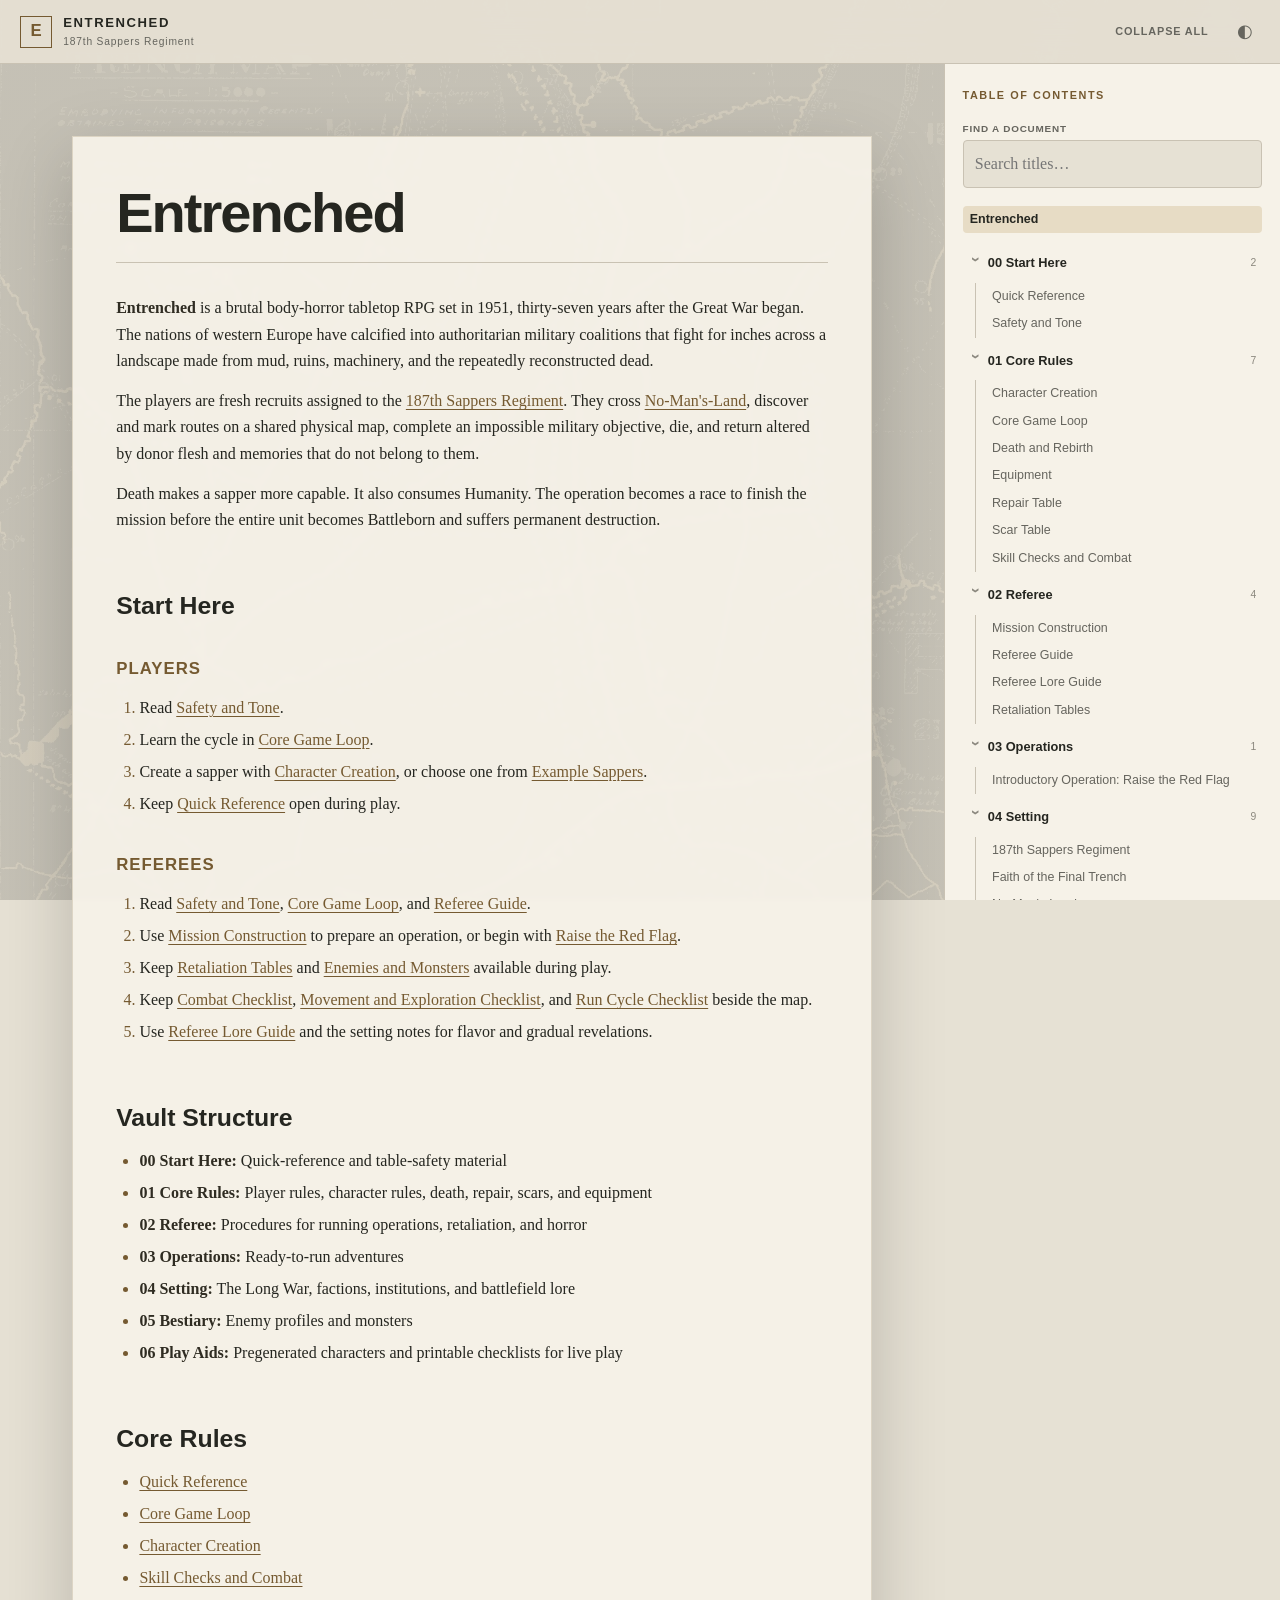
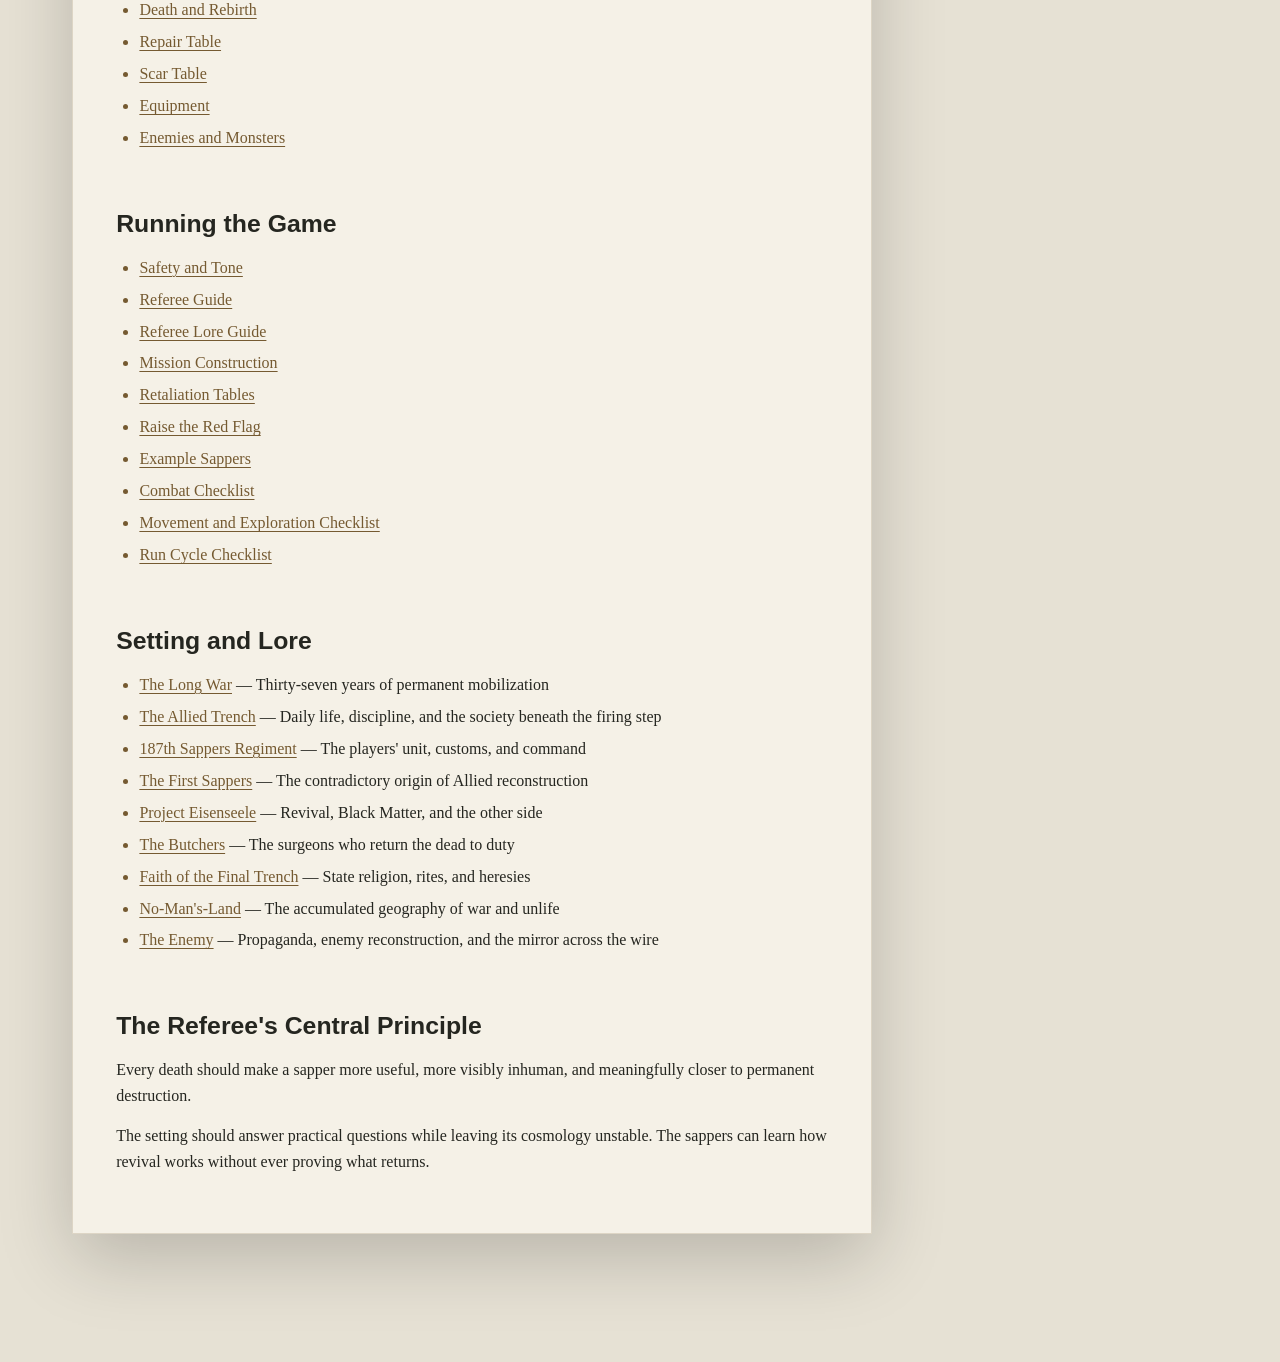
==== index.html @ 48158bd7 "Publish Entrenched beta rules and reader" ====
<!doctype html>
<html lang="en">
<head>
  <meta charset="utf-8">
  <meta name="viewport" content="width=device-width, initial-scale=1">
  <meta name="description" content="Entrenched - a brutal body-horror tabletop roleplaying game.">
  <meta name="theme-color" content="#171816">
  <title>Entrenched</title>
  <link rel="stylesheet" href="styles.css">
  <script src="vendor/marked.js" defer></script>
  <script src="app.js" defer></script>
</head>
<body>
  <header class="site-header">
    <button class="icon-button nav-toggle" id="nav-toggle" type="button" aria-label="Open table of contents" aria-controls="site-nav" aria-expanded="false">☰</button>
    <a class="brand" href="./" data-page="Entrenched.md">
      <span class="brand-mark">E</span>
      <span><strong>Entrenched</strong><small>187th Sappers Regiment</small></span>
    </a>
    <div class="header-actions">
      <button class="text-button" id="expand-all" type="button">Collapse all</button>
      <button class="icon-button" id="theme-toggle" type="button" aria-label="Change color theme">◐</button>
    </div>
  </header>

  <div class="shell">
    <main class="reader" id="reader" tabindex="-1">
      <div class="loading" id="loading" role="status">Opening field manual…</div>
      <article class="markdown-body" id="content" hidden></article>
      <section class="error-panel" id="error" hidden>
        <p class="eyebrow">DOCUMENT UNRECOVERABLE</p>
        <h1>The requested record could not be opened.</h1>
        <p id="error-detail">Return to the main field manual and try again.</p>
        <a class="return-link" href="./" data-page="Entrenched.md">Return to Entrenched</a>
      </section>
    </main>

    <aside class="sidebar" id="site-nav" aria-label="Table of contents">
      <div class="sidebar-head">
        <p class="eyebrow">TABLE OF CONTENTS</p>
        <button class="icon-button close-nav" id="close-nav" type="button" aria-label="Close table of contents">×</button>
      </div>
      <label class="search-label" for="nav-search">Find a document</label>
      <input class="nav-search" id="nav-search" type="search" placeholder="Search titles…" autocomplete="off">
      <nav class="tree" id="tree"></nav>
      <p class="sidebar-note">The battlefield changes. The record remembers.</p>
    </aside>
  </div>
  <div class="scrim" id="scrim" hidden></div>
</body>
</html>
---- styles.css ----
:root{
  color-scheme:dark;
  --bg:#171816;--surface:#20211f;--surface-2:#282a27;--ink:#e7e3d8;--muted:#aaa69c;
  --faint:#716e67;--line:#3d3f3a;--accent:#b59662;--accent-soft:#352f25;--danger:#b66d62;
  --sidebar:21rem;--reading:50rem;--shadow:0 20px 60px rgba(0,0,0,.3);
  --map-wash:rgba(14,15,13,.78);
  --reader-panel:rgba(23,24,22,.94);--reader-edge:rgba(181,150,98,.16)
}
:root[data-theme="light"]{
  color-scheme:light;--bg:#e6e1d4;--surface:#f6f2e8;--surface-2:#ece6d8;--ink:#252620;
  --muted:#66655e;--faint:#8b887e;--line:#c9c2b3;--accent:#755a31;--accent-soft:#e7dcc5;
  --danger:#85483f;--shadow:0 18px 45px rgba(43,38,28,.16);
  --map-wash:rgba(230,225,212,.84);
  --reader-panel:rgba(246,242,232,.95);--reader-edge:rgba(117,90,49,.18)
}
*{box-sizing:border-box}
html{scroll-behavior:smooth}
body{margin:0;background-color:var(--bg);background-image:linear-gradient(var(--map-wash),var(--map-wash)),url("assets/reader-background.webp");background-size:cover;background-position:center top;background-attachment:fixed;color:var(--ink);font-family:Georgia,"Times New Roman",serif;line-height:1.65}
button,input{font:inherit}
.site-header{position:fixed;inset:0 0 auto 0;height:4rem;display:flex;align-items:center;gap:.75rem;padding:0 1rem 0 1.25rem;background:color-mix(in srgb,var(--bg) 92%,transparent);border-bottom:1px solid var(--line);backdrop-filter:blur(14px);z-index:30}
.brand{display:flex;align-items:center;gap:.7rem;color:var(--ink);text-decoration:none;min-width:0}
.brand-mark{display:grid;place-items:center;width:2rem;height:2rem;border:1px solid var(--accent);color:var(--accent);font:700 1.05rem/1 Arial,sans-serif}
.brand strong,.brand small{display:block;font-family:Arial,sans-serif}.brand strong{text-transform:uppercase;letter-spacing:.12em;font-size:.82rem}.brand small{color:var(--muted);font-size:.64rem;letter-spacing:.08em}
.header-actions{margin-left:auto;display:flex;align-items:center;gap:.35rem}
.icon-button,.text-button{border:1px solid transparent;background:transparent;color:var(--muted);cursor:pointer;border-radius:.25rem}
.icon-button{width:2.35rem;height:2.35rem;font:1.15rem/1 Arial,sans-serif}.text-button{padding:.45rem .7rem;font:700 .68rem/1 Arial,sans-serif;text-transform:uppercase;letter-spacing:.08em}
.icon-button:hover,.text-button:hover{color:var(--ink);background:var(--surface-2);border-color:var(--line)}
.nav-toggle,.close-nav{display:none}
.shell{position:relative;z-index:1;min-height:100vh;padding-top:4rem;padding-right:var(--sidebar)}
.reader{min-height:calc(100vh - 4rem);padding:4.5rem clamp(1.4rem,5vw,5rem) 8rem}
.markdown-body{width:min(100%,var(--reading));margin:0 auto;padding:clamp(1.35rem,3.5vw,2.7rem);background:var(--reader-panel);border:1px solid var(--reader-edge);box-shadow:0 24px 70px rgba(0,0,0,.2);backdrop-filter:blur(2px)}
.markdown-body h1,.markdown-body h2,.markdown-body h3,.markdown-body h4{font-family:Arial,sans-serif;line-height:1.18;scroll-margin-top:5.5rem;color:var(--ink)}
.markdown-body h1{font-size:clamp(2.1rem,5vw,3.5rem);letter-spacing:-.035em;margin:0 0 2rem;padding-bottom:1rem;border-bottom:1px solid var(--line)}
.markdown-body h2{font-size:1.55rem;margin:3.4rem 0 1rem;padding-top:.2rem}.markdown-body h3{font-size:1.05rem;letter-spacing:.06em;text-transform:uppercase;color:var(--accent);margin:2.4rem 0 .7rem}
.markdown-body p{margin:.85rem 0}.markdown-body strong{color:color-mix(in srgb,var(--ink) 88%,var(--accent));font-weight:700}
.markdown-body a{color:var(--accent);text-decoration-thickness:1px;text-underline-offset:.18em}.markdown-body a:hover{color:var(--ink)}
.markdown-body blockquote{margin:1.6rem 0;padding:.8rem 1.1rem;border-left:3px solid var(--accent);background:var(--accent-soft);color:var(--muted)}
.markdown-body code{padding:.12em .33em;border:1px solid var(--line);background:var(--surface-2);border-radius:.2rem;font: .88em Consolas,monospace}
.markdown-body pre{overflow:auto;padding:1rem;background:var(--surface-2);border:1px solid var(--line)}.markdown-body pre code{padding:0;border:0;background:none}
.markdown-body table{width:100%;border-collapse:collapse;margin:1.5rem 0;font-size:.91rem}.markdown-body th,.markdown-body td{padding:.62rem .7rem;border:1px solid var(--line);vertical-align:top}.markdown-body th{text-align:left;background:var(--surface-2);font:700 .75rem/1.25 Arial,sans-serif;text-transform:uppercase;letter-spacing:.05em}.markdown-body tr:nth-child(even) td{background:color-mix(in srgb,var(--surface) 55%,transparent)}
.markdown-body hr{border:0;border-top:1px solid var(--line);margin:3rem 0}.markdown-body img{max-width:100%;height:auto}
.markdown-body ul,.markdown-body ol{padding-left:1.45rem}.markdown-body li{margin:.35rem 0}.markdown-body li::marker{color:var(--accent)}
.sidebar{position:fixed;top:4rem;right:0;bottom:0;width:var(--sidebar);padding:1.6rem 1.1rem 2rem;background:var(--surface);border-left:1px solid var(--line);overflow-y:auto;z-index:25}
.sidebar-head{display:flex;align-items:center;justify-content:space-between}.eyebrow{margin:0 0 .75rem;color:var(--accent);font:700 .68rem/1 Arial,sans-serif;letter-spacing:.14em;text-transform:uppercase}
.search-label{display:block;color:var(--muted);font:700 .62rem/1 Arial,sans-serif;letter-spacing:.08em;text-transform:uppercase;margin:.75rem 0 .35rem}.nav-search{width:100%;padding:.62rem .7rem;border:1px solid var(--line);border-radius:.25rem;background:var(--bg);color:var(--ink);outline:none}.nav-search:focus{border-color:var(--accent);box-shadow:0 0 0 2px var(--accent-soft)}
.tree{margin-top:1.1rem;font-family:Arial,sans-serif}.tree details{margin:.15rem 0}.tree summary{display:flex;align-items:center;gap:.4rem;padding:.43rem .38rem;color:var(--ink);cursor:pointer;border-radius:.25rem;font-size:.8rem;font-weight:700;list-style:none}.tree summary::-webkit-details-marker{display:none}.tree summary::before{content:"›";width:.8rem;color:var(--faint);font-size:1rem;transition:transform .12s}.tree details[open]>summary::before{transform:rotate(90deg)}
.tree-count{margin-left:auto;color:var(--faint);font-size:.65rem;font-weight:400}.tree-files{margin-left:.78rem;padding-left:.55rem;border-left:1px solid var(--line)}
.tree-link{display:flex;align-items:center;gap:.45rem;padding:.37rem .45rem;color:var(--muted);text-decoration:none;border-radius:.25rem;font-size:.78rem;line-height:1.25}.tree-link:hover{background:var(--surface-2);color:var(--ink)}.tree-link.active{background:var(--accent-soft);color:var(--accent);font-weight:700}.tree-link.home{margin-bottom:.6rem;color:var(--ink);font-weight:700}.tree-link[hidden],.tree details[hidden]{display:none}.file-badge{margin-left:auto;padding:.12rem .28rem;border:1px solid var(--line);border-radius:.15rem;color:var(--accent);font-size:.52rem;letter-spacing:.06em}
.pdf-viewer{width:min(100%,62rem);margin:0 auto}.pdf-heading{display:flex;align-items:flex-end;justify-content:space-between;gap:1rem;margin-bottom:1.2rem}.pdf-heading h1{margin:0;padding:0;border:0;font-size:clamp(1.8rem,4vw,2.8rem)}.pdf-actions{display:flex;gap:.5rem;flex:0 0 auto}.pdf-button{display:inline-flex;padding:.55rem .75rem;border:1px solid var(--accent);border-radius:.2rem;background:var(--accent);color:var(--bg)!important;font:700 .68rem/1 Arial,sans-serif;text-decoration:none!important;text-transform:uppercase;letter-spacing:.06em}.pdf-button.secondary{background:transparent;color:var(--accent)!important}.pdf-viewer object{display:block;width:100%;height:calc(100vh - 12rem);min-height:42rem;border:1px solid var(--line);background:#fff}
.sidebar-note{margin:2rem .35rem 0;padding-top:1rem;border-top:1px solid var(--line);color:var(--faint);font-size:.72rem;font-style:italic}
.loading,.error-panel{width:min(100%,var(--reading));margin:8rem auto;color:var(--muted)}.loading{font-style:italic}.error-panel h1{font:700 2rem/1.2 Arial,sans-serif}.return-link{color:var(--accent)}
.scrim{position:fixed;inset:4rem 0 0;background:rgba(0,0,0,.55);z-index:20}
@media(max-width:900px){.nav-toggle,.close-nav{display:block}.header-actions .text-button{display:none}.shell{padding-right:0}.sidebar{transform:translateX(105%);box-shadow:var(--shadow);transition:transform .18s ease}.sidebar.open{transform:none}.reader{padding-top:3rem}.scrim:not([hidden]){display:block}}
@media(max-width:560px){.site-header{padding-inline:.55rem}.brand small{display:none}.reader{padding:1.2rem .55rem 4rem}.markdown-body{padding:1.2rem}.markdown-body h1{font-size:2.15rem}.markdown-body table{display:block;overflow-x:auto}.sidebar{width:min(88vw,22rem)}.pdf-heading{align-items:flex-start;flex-direction:column}.pdf-viewer object{height:70vh;min-height:32rem}}
@media print{.site-header,.sidebar,.scrim{display:none!important}.shell{padding:0}.reader{padding:.5in}.markdown-body{max-width:none;padding:0;border:0;box-shadow:none;background:#fff}.markdown-body a{color:inherit;text-decoration:none}.markdown-body h1{font-size:26pt}.markdown-body h2{break-after:avoid}.markdown-body table{break-inside:avoid}body{background:#fff;color:#000}}
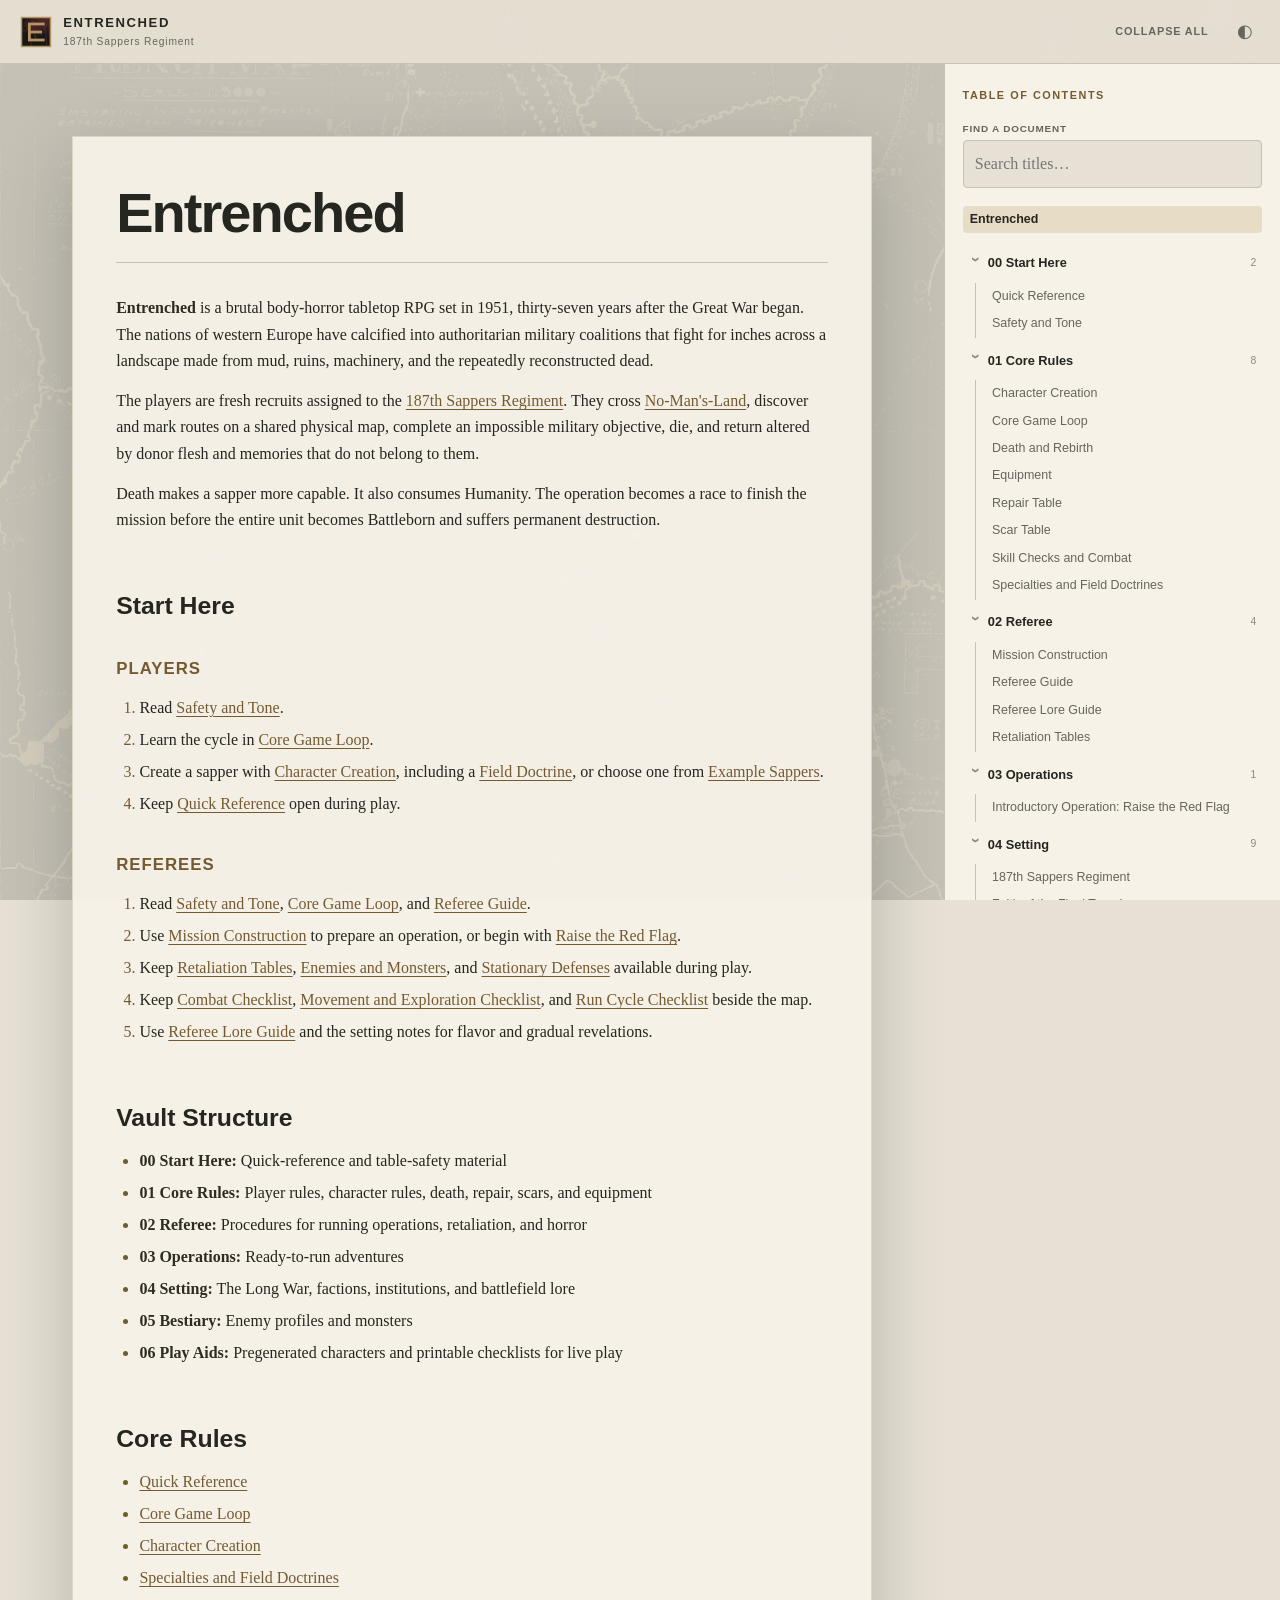
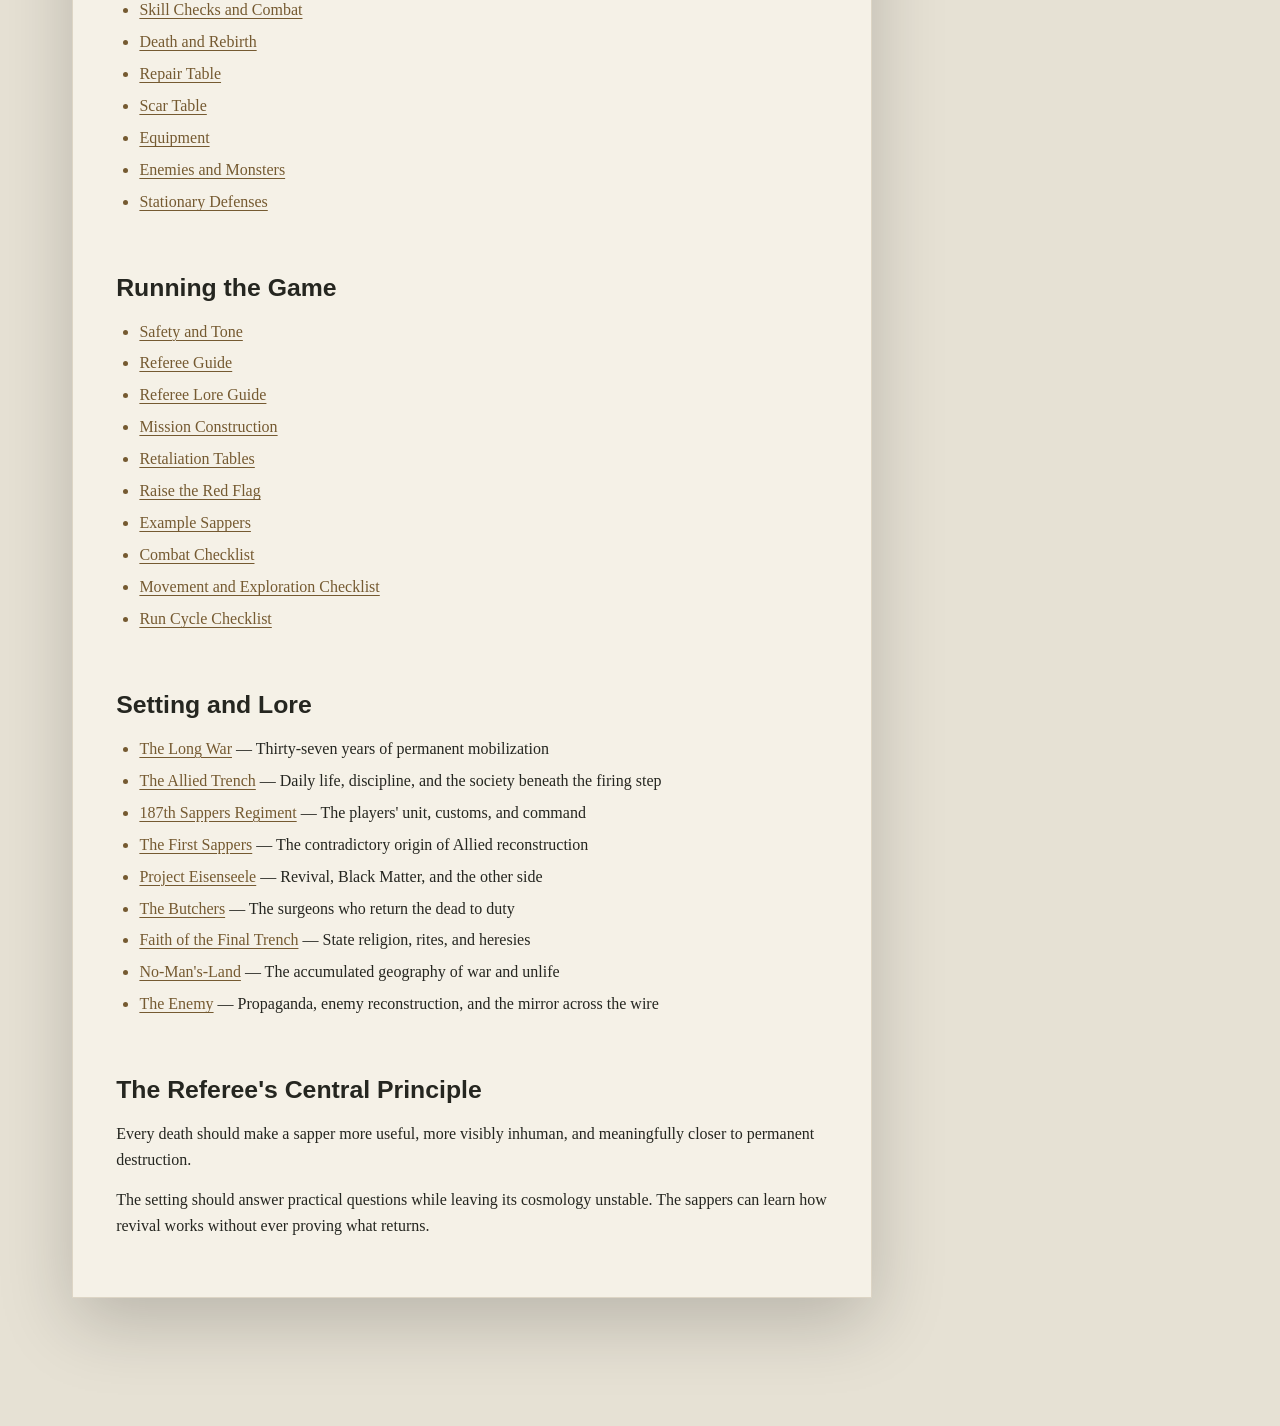
==== commit 543bde82: "Updated page to page links, and favicon" ====
--- a/index.html
+++ b/index.html
@@ -6,15 +6,16 @@
   <meta name="description" content="Entrenched - a brutal body-horror tabletop roleplaying game.">
   <meta name="theme-color" content="#171816">
   <title>Entrenched</title>
-  <link rel="stylesheet" href="styles.css">
-  <script src="vendor/marked.js" defer></script>
-  <script src="app.js" defer></script>
+  <link rel="icon" href="assets/images/entrenched-icon.svg" type="image/svg+xml">
+  <link rel="stylesheet" href="assets/css/styles.css">
+  <script src="assets/js/marked.js" defer></script>
+  <script src="assets/js/app.js" defer></script>
 </head>
 <body>
   <header class="site-header">
     <button class="icon-button nav-toggle" id="nav-toggle" type="button" aria-label="Open table of contents" aria-controls="site-nav" aria-expanded="false">☰</button>
     <a class="brand" href="./" data-page="Entrenched.md">
-      <span class="brand-mark">E</span>
+      <img class="brand-mark" src="assets/images/entrenched-icon.svg" alt="" width="32" height="32">
       <span><strong>Entrenched</strong><small>187th Sappers Regiment</small></span>
     </a>
     <div class="header-actions">
@@ -44,6 +45,9 @@
       <input class="nav-search" id="nav-search" type="search" placeholder="Search titles…" autocomplete="off">
       <nav class="tree" id="tree"></nav>
       <p class="sidebar-note">The battlefield changes. The record remembers.</p>
+      <p class="source-credit">
+        Background adapted from <a href="https://www.nationalarchives.gov.uk/education/resources/medicine-on-the-western-front-part-two/battle-of-the-somme-trench-map/" target="_blank" rel="noopener">Battle of the Somme trench map</a> (WO 95/2019), The National Archives. Contains public sector information licensed under the <a href="https://www.nationalarchives.gov.uk/doc/open-government-licence/version/3/" target="_blank" rel="license noopener">Open Government Licence v3.0</a>.
+      </p>
     </aside>
   </div>
   <div class="scrim" id="scrim" hidden></div>
--- a/assets/css/styles.css
+++ b/assets/css/styles.css
@@ -0,0 +1,56 @@
+:root{
+  color-scheme:dark;
+  --bg:#171816;--surface:#20211f;--surface-2:#282a27;--ink:#e7e3d8;--muted:#aaa69c;
+  --faint:#716e67;--line:#3d3f3a;--accent:#b59662;--accent-soft:#352f25;--danger:#b66d62;
+  --sidebar:21rem;--reading:50rem;--shadow:0 20px 60px rgba(0,0,0,.3);
+  --map-wash:rgba(14,15,13,.78);
+  --reader-panel:rgba(23,24,22,.94);--reader-edge:rgba(181,150,98,.16)
+}
+:root[data-theme="light"]{
+  color-scheme:light;--bg:#e6e1d4;--surface:#f6f2e8;--surface-2:#ece6d8;--ink:#252620;
+  --muted:#66655e;--faint:#8b887e;--line:#c9c2b3;--accent:#755a31;--accent-soft:#e7dcc5;
+  --danger:#85483f;--shadow:0 18px 45px rgba(43,38,28,.16);
+  --map-wash:rgba(230,225,212,.84);
+  --reader-panel:rgba(246,242,232,.95);--reader-edge:rgba(117,90,49,.18)
+}
+*{box-sizing:border-box}
+html{scroll-behavior:smooth}
+body{margin:0;background-color:var(--bg);background-image:linear-gradient(var(--map-wash),var(--map-wash)),url("../images/reader-background.webp");background-size:cover;background-position:center top;background-attachment:fixed;color:var(--ink);font-family:Georgia,"Times New Roman",serif;line-height:1.65}
+button,input{font:inherit}
+.site-header{position:fixed;inset:0 0 auto 0;height:4rem;display:flex;align-items:center;gap:.75rem;padding:0 1rem 0 1.25rem;background:color-mix(in srgb,var(--bg) 92%,transparent);border-bottom:1px solid var(--line);backdrop-filter:blur(14px);z-index:30}
+.brand{display:flex;align-items:center;gap:.7rem;color:var(--ink);text-decoration:none;min-width:0}
+.brand-mark{display:block;width:2rem;height:2rem;object-fit:contain;flex:0 0 auto}
+.brand strong,.brand small{display:block;font-family:Arial,sans-serif}.brand strong{text-transform:uppercase;letter-spacing:.12em;font-size:.82rem}.brand small{color:var(--muted);font-size:.64rem;letter-spacing:.08em}
+.header-actions{margin-left:auto;display:flex;align-items:center;gap:.35rem}
+.icon-button,.text-button{border:1px solid transparent;background:transparent;color:var(--muted);cursor:pointer;border-radius:.25rem}
+.icon-button{width:2.35rem;height:2.35rem;font:1.15rem/1 Arial,sans-serif}.text-button{padding:.45rem .7rem;font:700 .68rem/1 Arial,sans-serif;text-transform:uppercase;letter-spacing:.08em}
+.icon-button:hover,.text-button:hover{color:var(--ink);background:var(--surface-2);border-color:var(--line)}
+.nav-toggle,.close-nav{display:none}
+.shell{min-height:100vh;padding-top:4rem;padding-right:var(--sidebar)}
+.reader{min-height:calc(100vh - 4rem);padding:4.5rem clamp(1.4rem,5vw,5rem) 8rem}
+.markdown-body{width:min(100%,var(--reading));margin:0 auto;padding:clamp(1.35rem,3.5vw,2.7rem);background:var(--reader-panel);border:1px solid var(--reader-edge);box-shadow:0 24px 70px rgba(0,0,0,.2);backdrop-filter:blur(2px)}
+.markdown-body h1,.markdown-body h2,.markdown-body h3,.markdown-body h4{font-family:Arial,sans-serif;line-height:1.18;scroll-margin-top:5.5rem;color:var(--ink)}
+.markdown-body h1{font-size:clamp(2.1rem,5vw,3.5rem);letter-spacing:-.035em;margin:0 0 2rem;padding-bottom:1rem;border-bottom:1px solid var(--line)}
+.markdown-body h2{font-size:1.55rem;margin:3.4rem 0 1rem;padding-top:.2rem}.markdown-body h3{font-size:1.05rem;letter-spacing:.06em;text-transform:uppercase;color:var(--accent);margin:2.4rem 0 .7rem}
+.markdown-body p{margin:.85rem 0}.markdown-body strong{color:color-mix(in srgb,var(--ink) 88%,var(--accent));font-weight:700}
+.markdown-body a{color:var(--accent);text-decoration-thickness:1px;text-underline-offset:.18em}.markdown-body a:hover{color:var(--ink)}
+.markdown-body blockquote{margin:1.6rem 0;padding:.8rem 1.1rem;border-left:3px solid var(--accent);background:var(--accent-soft);color:var(--muted)}
+.markdown-body code{padding:.12em .33em;border:1px solid var(--line);background:var(--surface-2);border-radius:.2rem;font: .88em Consolas,monospace}
+.markdown-body pre{overflow:auto;padding:1rem;background:var(--surface-2);border:1px solid var(--line)}.markdown-body pre code{padding:0;border:0;background:none}
+.markdown-body table{width:100%;border-collapse:collapse;margin:1.5rem 0;font-size:.91rem}.markdown-body th,.markdown-body td{padding:.62rem .7rem;border:1px solid var(--line);vertical-align:top}.markdown-body th{text-align:left;background:var(--surface-2);font:700 .75rem/1.25 Arial,sans-serif;text-transform:uppercase;letter-spacing:.05em}.markdown-body tr:nth-child(even) td{background:color-mix(in srgb,var(--surface) 55%,transparent)}
+.markdown-body hr{border:0;border-top:1px solid var(--line);margin:3rem 0}.markdown-body img{max-width:100%;height:auto}
+.markdown-body ul,.markdown-body ol{padding-left:1.45rem}.markdown-body li{margin:.35rem 0}.markdown-body li::marker{color:var(--accent)}
+.sidebar{position:fixed;top:4rem;right:0;bottom:0;width:var(--sidebar);padding:1.6rem 1.1rem 2rem;background:var(--surface);border-left:1px solid var(--line);overflow-y:auto;z-index:25}
+.sidebar-head{display:flex;align-items:center;justify-content:space-between}.eyebrow{margin:0 0 .75rem;color:var(--accent);font:700 .68rem/1 Arial,sans-serif;letter-spacing:.14em;text-transform:uppercase}
+.search-label{display:block;color:var(--muted);font:700 .62rem/1 Arial,sans-serif;letter-spacing:.08em;text-transform:uppercase;margin:.75rem 0 .35rem}.nav-search{width:100%;padding:.62rem .7rem;border:1px solid var(--line);border-radius:.25rem;background:var(--bg);color:var(--ink);outline:none}.nav-search:focus{border-color:var(--accent);box-shadow:0 0 0 2px var(--accent-soft)}
+.tree{margin-top:1.1rem;font-family:Arial,sans-serif}.tree details{margin:.15rem 0}.tree summary{display:flex;align-items:center;gap:.4rem;padding:.43rem .38rem;color:var(--ink);cursor:pointer;border-radius:.25rem;font-size:.8rem;font-weight:700;list-style:none}.tree summary::-webkit-details-marker{display:none}.tree summary::before{content:"›";width:.8rem;color:var(--faint);font-size:1rem;transition:transform .12s}.tree details[open]>summary::before{transform:rotate(90deg)}
+.tree-count{margin-left:auto;color:var(--faint);font-size:.65rem;font-weight:400}.tree-files{margin-left:.78rem;padding-left:.55rem;border-left:1px solid var(--line)}
+.tree-link{display:flex;align-items:center;gap:.45rem;padding:.37rem .45rem;color:var(--muted);text-decoration:none;border-radius:.25rem;font-size:.78rem;line-height:1.25}.tree-link:hover{background:var(--surface-2);color:var(--ink)}.tree-link.active{background:var(--accent-soft);color:var(--accent);font-weight:700}.tree-link.home{margin-bottom:.6rem;color:var(--ink);font-weight:700}.tree-link[hidden],.tree details[hidden]{display:none}.file-badge{margin-left:auto;padding:.12rem .28rem;border:1px solid var(--line);border-radius:.15rem;color:var(--accent);font-size:.52rem;letter-spacing:.06em}
+.pdf-viewer{width:min(100%,62rem);margin:0 auto}.pdf-heading{display:flex;align-items:flex-end;justify-content:space-between;gap:1rem;margin-bottom:1.2rem}.pdf-heading h1{margin:0;padding:0;border:0;font-size:clamp(1.8rem,4vw,2.8rem)}.pdf-actions{display:flex;gap:.5rem;flex:0 0 auto}.pdf-button{display:inline-flex;padding:.55rem .75rem;border:1px solid var(--accent);border-radius:.2rem;background:var(--accent);color:var(--bg)!important;font:700 .68rem/1 Arial,sans-serif;text-decoration:none!important;text-transform:uppercase;letter-spacing:.06em}.pdf-button.secondary{background:transparent;color:var(--accent)!important}.pdf-viewer object{display:block;width:100%;height:calc(100vh - 12rem);min-height:42rem;border:1px solid var(--line);background:#fff}
+.sidebar-note{margin:2rem .35rem 0;padding-top:1rem;border-top:1px solid var(--line);color:var(--faint);font-size:.72rem;font-style:italic}
+.source-credit{margin:1rem .35rem 0;color:var(--faint);font:400 .6rem/1.5 Arial,sans-serif}.source-credit a{color:var(--muted);text-underline-offset:.12em}.source-credit a:hover{color:var(--accent)}
+.loading,.error-panel{width:min(100%,var(--reading));margin:8rem auto;color:var(--muted)}.loading{font-style:italic}.error-panel h1{font:700 2rem/1.2 Arial,sans-serif}.return-link{color:var(--accent)}
+.scrim{position:fixed;inset:4rem 0 0;background:rgba(0,0,0,.55);z-index:20}
+@media(max-width:900px){.nav-toggle,.close-nav{display:block}.header-actions .text-button{display:none}.shell{padding-right:0}.sidebar{transform:translateX(105%);box-shadow:var(--shadow);transition:transform .18s ease}.sidebar.open{transform:none}.reader{padding-top:3rem}.scrim:not([hidden]){display:block}}
+@media(max-width:560px){.site-header{padding-inline:.55rem}.brand small{display:none}.reader{padding:1.2rem .55rem 4rem}.markdown-body{padding:1.2rem}.markdown-body h1{font-size:2.15rem}.markdown-body table{display:block;overflow-x:auto}.sidebar{width:min(88vw,22rem)}.pdf-heading{align-items:flex-start;flex-direction:column}.pdf-viewer object{height:70vh;min-height:32rem}}
+@media print{.site-header,.sidebar,.scrim{display:none!important}.shell{padding:0}.reader{padding:.5in}.markdown-body{max-width:none;padding:0;border:0;box-shadow:none;background:#fff}.markdown-body a{color:inherit;text-decoration:none}.markdown-body h1{font-size:26pt}.markdown-body h2{break-after:avoid}.markdown-body table{break-inside:avoid}body{background:#fff;color:#000}}
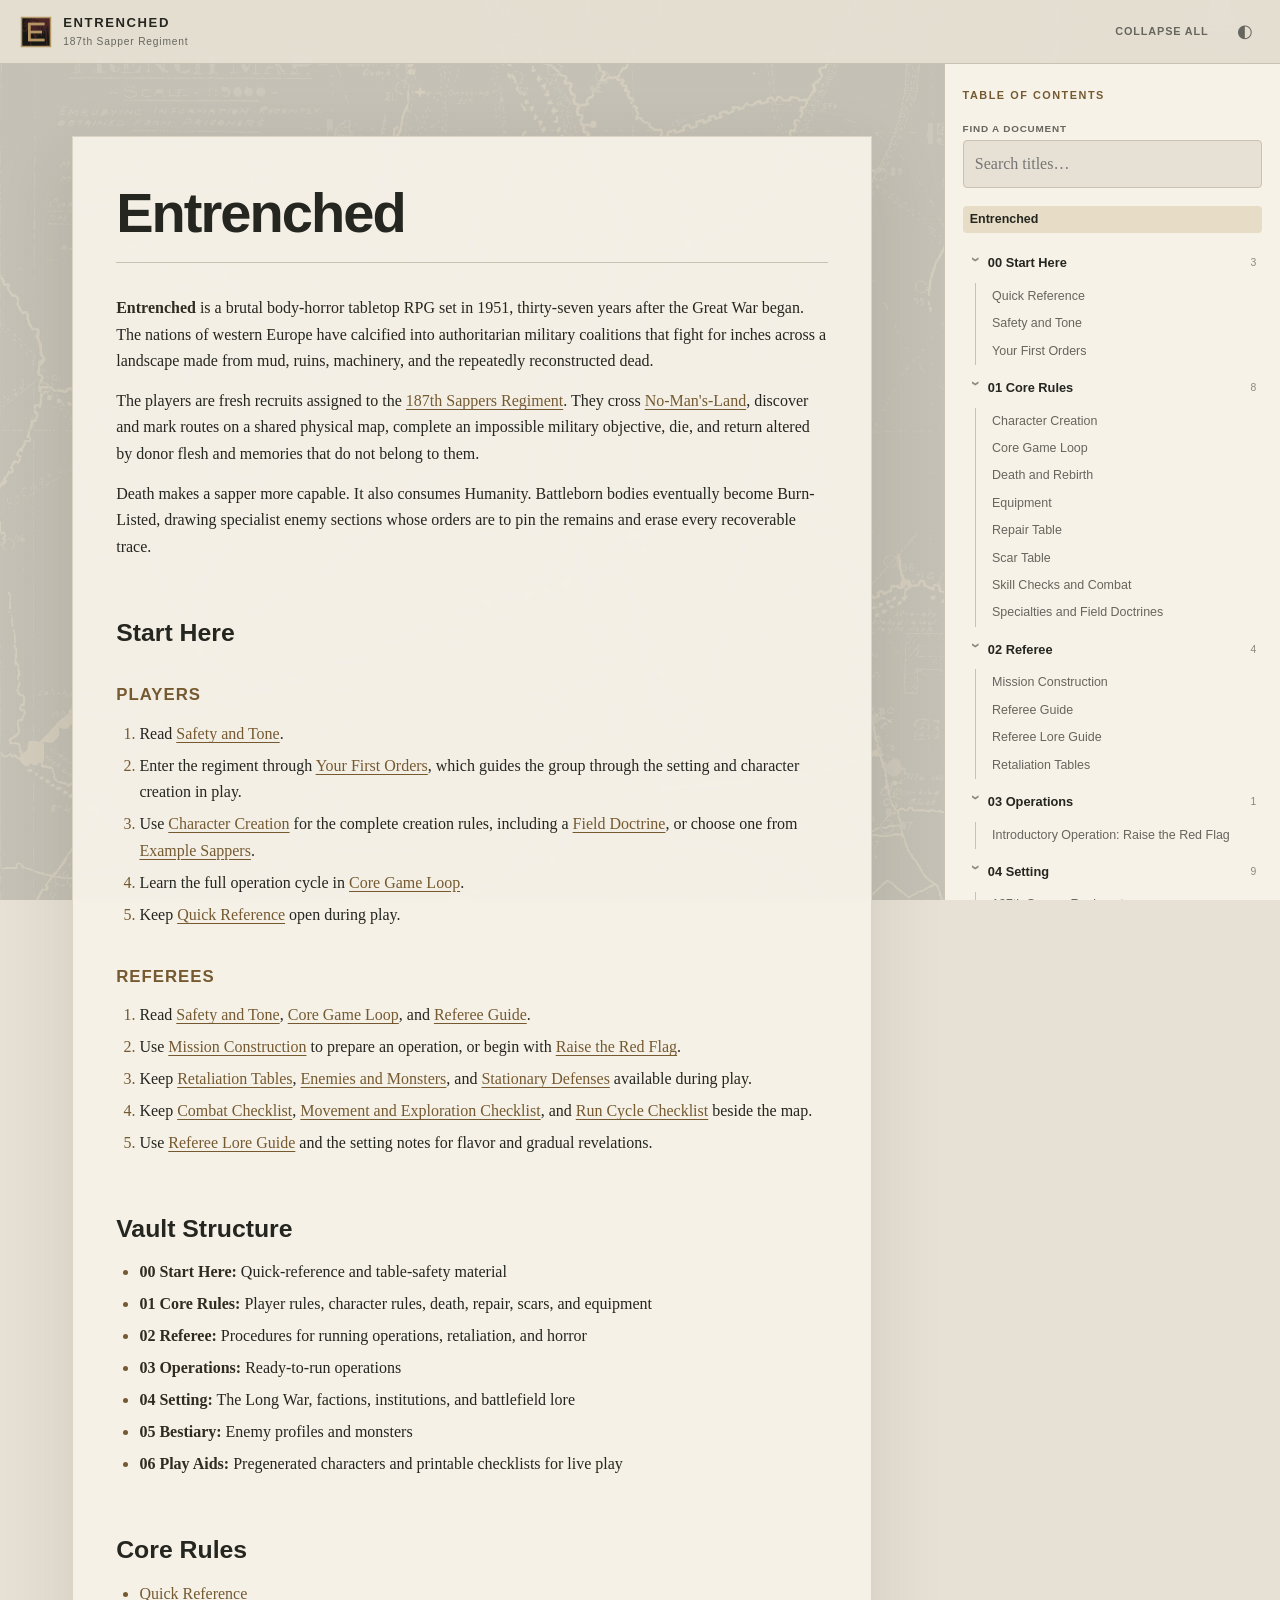
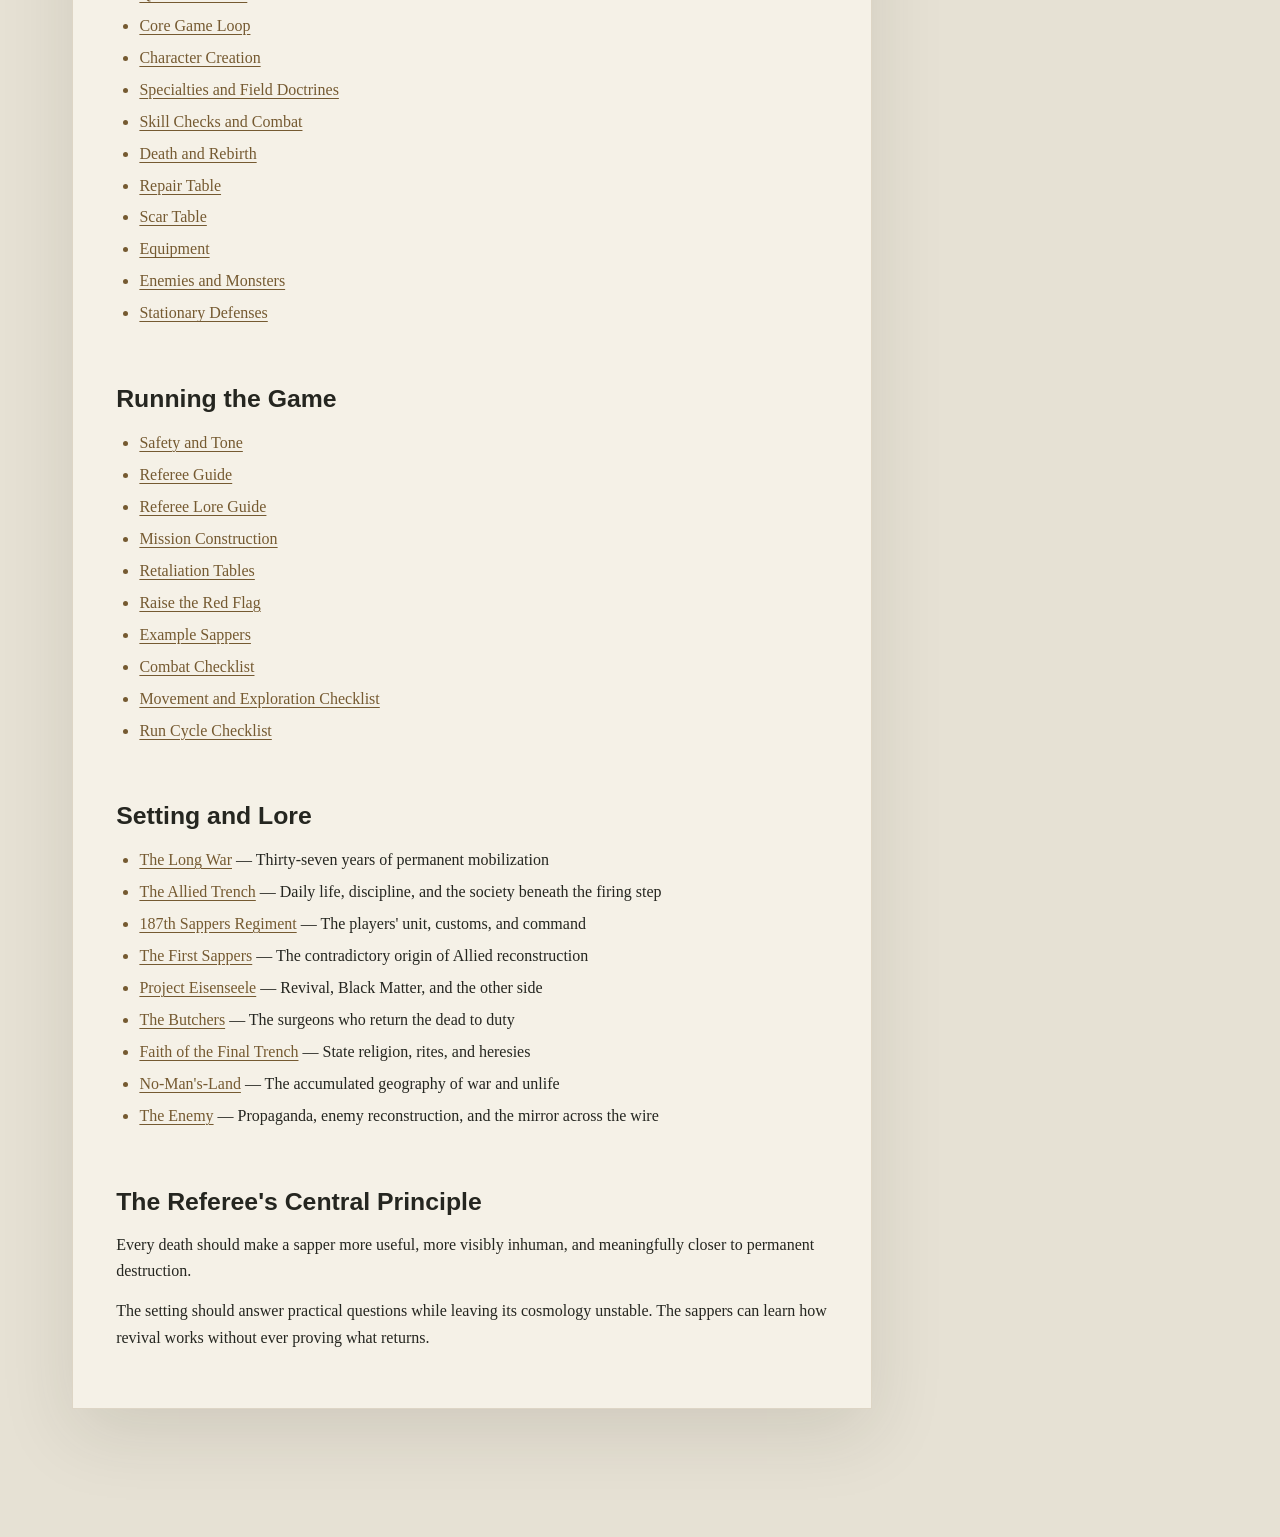
==== commit 7e3d3475: "Updated HTML backer ofr better usage." ====
--- a/index.html
+++ b/index.html
@@ -3,20 +3,21 @@
 <head>
   <meta charset="utf-8">
   <meta name="viewport" content="width=device-width, initial-scale=1">
-  <meta name="description" content="Entrenched - a brutal body-horror tabletop roleplaying game.">
+  <meta name="description" content="Entrenched — a brutal body-horror tabletop roleplaying game.">
   <meta name="theme-color" content="#171816">
   <title>Entrenched</title>
-  <link rel="icon" href="assets/images/entrenched-icon.svg" type="image/svg+xml">
-  <link rel="stylesheet" href="assets/css/styles.css">
+  <link rel="icon" id="site-icon" href="assets/images/entrenched-icon.svg" type="image/svg+xml">
+  <link rel="stylesheet" href="assets/css/palette.css">
+  <link rel="stylesheet" href="assets/css/viewer.css">
   <script src="assets/js/marked.js" defer></script>
   <script src="assets/js/app.js" defer></script>
 </head>
 <body>
   <header class="site-header">
     <button class="icon-button nav-toggle" id="nav-toggle" type="button" aria-label="Open table of contents" aria-controls="site-nav" aria-expanded="false">☰</button>
-    <a class="brand" href="./" data-page="Entrenched.md">
-      <img class="brand-mark" src="assets/images/entrenched-icon.svg" alt="" width="32" height="32">
-      <span><strong>Entrenched</strong><small>187th Sappers Regiment</small></span>
+    <a class="brand" href="./" data-home-link>
+      <img class="brand-mark" id="brand-mark" src="assets/images/entrenched-icon.svg" alt="" width="32" height="32">
+      <span><strong id="site-title">Entrenched</strong><small id="site-subtitle">187th Sapper Regiment</small></span>
     </a>
     <div class="header-actions">
       <button class="text-button" id="expand-all" type="button">Collapse all</button>
@@ -29,10 +30,10 @@
       <div class="loading" id="loading" role="status">Opening field manual…</div>
       <article class="markdown-body" id="content" hidden></article>
       <section class="error-panel" id="error" hidden>
-        <p class="eyebrow">DOCUMENT UNRECOVERABLE</p>
-        <h1>The requested record could not be opened.</h1>
-        <p id="error-detail">Return to the main field manual and try again.</p>
-        <a class="return-link" href="./" data-page="Entrenched.md">Return to Entrenched</a>
+        <p class="eyebrow" id="error-label">DOCUMENT UNRECOVERABLE</p>
+        <h1 id="error-title">The requested record could not be opened.</h1>
+        <p id="error-detail">Return to the field manual and try again.</p>
+        <a class="return-link" href="./" data-home-link>Return to Entrenched</a>
       </section>
     </main>
 
@@ -44,10 +45,8 @@
       <label class="search-label" for="nav-search">Find a document</label>
       <input class="nav-search" id="nav-search" type="search" placeholder="Search titles…" autocomplete="off">
       <nav class="tree" id="tree"></nav>
-      <p class="sidebar-note">The battlefield changes. The record remembers.</p>
-      <p class="source-credit">
-        Background adapted from <a href="https://www.nationalarchives.gov.uk/education/resources/medicine-on-the-western-front-part-two/battle-of-the-somme-trench-map/" target="_blank" rel="noopener">Battle of the Somme trench map</a> (WO 95/2019), The National Archives. Contains public sector information licensed under the <a href="https://www.nationalarchives.gov.uk/doc/open-government-licence/version/3/" target="_blank" rel="license noopener">Open Government Licence v3.0</a>.
-      </p>
+      <p class="sidebar-note" id="sidebar-note"></p>
+      <div class="source-credits" id="source-credits" hidden></div>
     </aside>
   </div>
   <div class="scrim" id="scrim" hidden></div>
--- a/assets/css/palette.css
+++ b/assets/css/palette.css
@@ -0,0 +1,58 @@
+/*
+  ENTRENCHED COLOR PALETTE
+  Edit the values here to re-theme the reader. Layout and typography remain in
+  viewer.css, so ordinary color changes do not require editing the site code.
+*/
+:root {
+  color-scheme: dark;
+  --bg: #171816;
+  --surface: #20211f;
+  --surface-2: #282a27;
+  --ink: #e7e3d8;
+  --muted: #aaa69c;
+  --faint: #716e67;
+  --line: #3d3f3a;
+  --accent: #b59662;
+  --accent-soft: #352f25;
+  --danger: #b66d62;
+  --success: #7f9b75;
+  --important: #8d83ad;
+  --warning: #bd8b52;
+  --shadow-color: rgba(0, 0, 0, .30);
+  --reader-shadow: rgba(0, 0, 0, .20);
+  --scrim-color: rgba(0, 0, 0, .55);
+  --reader-panel: rgba(23, 24, 22, .94);
+  --reader-edge: rgba(181, 150, 98, .16);
+  --page-background-image: url("../images/reader-background.webp");
+  --page-background-wash: rgba(14, 15, 13, .78);
+  --pdf-background: #ffffff;
+  --print-background: #ffffff;
+  --print-ink: #000000;
+}
+
+:root[data-theme="light"] {
+  color-scheme: light;
+  --bg: #e6e1d4;
+  --surface: #f6f2e8;
+  --surface-2: #ece6d8;
+  --ink: #252620;
+  --muted: #66655e;
+  --faint: #8b887e;
+  --line: #c9c2b3;
+  --accent: #755a31;
+  --accent-soft: #e7dcc5;
+  --danger: #85483f;
+  --success: #58734f;
+  --important: #675d8e;
+  --warning: #93642e;
+  --shadow-color: rgba(43, 38, 28, .16);
+  --reader-shadow: rgba(43, 38, 28, .12);
+  --scrim-color: rgba(20, 18, 14, .40);
+  --reader-panel: rgba(246, 242, 232, .95);
+  --reader-edge: rgba(117, 90, 49, .18);
+  --page-background-image: url("../images/reader-background.webp");
+  --page-background-wash: rgba(230, 225, 212, .84);
+  --pdf-background: #ffffff;
+  --print-background: #ffffff;
+  --print-ink: #000000;
+}
--- a/assets/css/viewer.css
+++ b/assets/css/viewer.css
@@ -0,0 +1,44 @@
+:root{--sidebar:21rem;--reading:50rem;--shadow:0 20px 60px var(--shadow-color)}
+*{box-sizing:border-box}
+html{scroll-behavior:smooth}
+body{margin:0;background-color:var(--bg);background-image:linear-gradient(var(--page-background-wash),var(--page-background-wash)),var(--page-background-image);background-size:cover;background-position:center top;background-attachment:fixed;color:var(--ink);font-family:Georgia,"Times New Roman",serif;line-height:1.65}
+button,input{font:inherit}
+.site-header{position:fixed;inset:0 0 auto 0;height:4rem;display:flex;align-items:center;gap:.75rem;padding:0 1rem 0 1.25rem;background:color-mix(in srgb,var(--bg) 92%,transparent);border-bottom:1px solid var(--line);backdrop-filter:blur(14px);z-index:30}
+.brand{display:flex;align-items:center;gap:.7rem;color:var(--ink);text-decoration:none;min-width:0}
+.brand-mark{display:block;width:2rem;height:2rem;object-fit:contain;flex:0 0 auto}
+.brand strong,.brand small{display:block;font-family:Arial,sans-serif}.brand strong{text-transform:uppercase;letter-spacing:.12em;font-size:.82rem}.brand small{color:var(--muted);font-size:.64rem;letter-spacing:.08em}
+.header-actions{margin-left:auto;display:flex;align-items:center;gap:.35rem}
+.icon-button,.text-button{border:1px solid transparent;background:transparent;color:var(--muted);cursor:pointer;border-radius:.25rem}
+.icon-button{width:2.35rem;height:2.35rem;font:1.15rem/1 Arial,sans-serif}.text-button{padding:.45rem .7rem;font:700 .68rem/1 Arial,sans-serif;text-transform:uppercase;letter-spacing:.08em}
+.icon-button:hover,.text-button:hover{color:var(--ink);background:var(--surface-2);border-color:var(--line)}
+.nav-toggle,.close-nav{display:none}
+.shell{min-height:100vh;padding-top:4rem;padding-right:var(--sidebar)}
+.reader{min-height:calc(100vh - 4rem);padding:4.5rem clamp(1.4rem,5vw,5rem) 8rem}
+.markdown-body{width:min(100%,var(--reading));margin:0 auto;padding:clamp(1.35rem,3.5vw,2.7rem);background:var(--reader-panel);border:1px solid var(--reader-edge);box-shadow:0 24px 70px var(--reader-shadow);backdrop-filter:blur(2px)}
+.markdown-body h1,.markdown-body h2,.markdown-body h3,.markdown-body h4{font-family:Arial,sans-serif;line-height:1.18;scroll-margin-top:5.5rem;color:var(--ink)}
+.markdown-body h1{font-size:clamp(2.1rem,5vw,3.5rem);letter-spacing:-.035em;margin:0 0 2rem;padding-bottom:1rem;border-bottom:1px solid var(--line)}
+.markdown-body h2{font-size:1.55rem;margin:3.4rem 0 1rem;padding-top:.2rem}.markdown-body h3{font-size:1.05rem;letter-spacing:.06em;text-transform:uppercase;color:var(--accent);margin:2.4rem 0 .7rem}
+.markdown-body p{margin:.85rem 0}.markdown-body strong{color:color-mix(in srgb,var(--ink) 88%,var(--accent));font-weight:700}
+.markdown-body a{color:var(--accent);text-decoration-thickness:1px;text-underline-offset:.18em}.markdown-body a:hover{color:var(--ink)}
+.markdown-body blockquote{margin:1.6rem 0;padding:.8rem 1.1rem;border-left:3px solid var(--accent);background:var(--accent-soft);color:var(--muted)}
+.markdown-body .callout{--callout-color:var(--accent);margin:0;padding:1rem 1.1rem;border:1px solid color-mix(in srgb,var(--callout-color) 42%,var(--line));border-left:4px solid var(--callout-color);background:color-mix(in srgb,var(--callout-color) 9%,var(--surface));color:var(--ink)}
+.markdown-body .callout-title{margin:0 0 .55rem;color:var(--callout-color);font:700 .72rem/1.2 Arial,sans-serif;letter-spacing:.1em;text-transform:uppercase}.markdown-body .callout-title::before{content:"◆";margin-right:.5rem;font-size:.65em;vertical-align:.12em}.markdown-body .callout>:last-child{margin-bottom:0}.markdown-body .callout-note{--callout-color:var(--accent)}.markdown-body .callout-tip{--callout-color:var(--success)}.markdown-body .callout-important{--callout-color:var(--important)}.markdown-body .callout-warning{--callout-color:var(--warning)}.markdown-body .callout-caution{--callout-color:var(--danger)}
+.markdown-body code{padding:.12em .33em;border:1px solid var(--line);background:var(--surface-2);border-radius:.2rem;font: .88em Consolas,monospace}
+.markdown-body pre{overflow:auto;padding:1rem;background:var(--surface-2);border:1px solid var(--line)}.markdown-body pre code{padding:0;border:0;background:none}
+.markdown-body table{width:100%;border-collapse:collapse;margin:1.5rem 0;font-size:.91rem}.markdown-body th,.markdown-body td{padding:.62rem .7rem;border:1px solid var(--line);vertical-align:top}.markdown-body th{text-align:left;background:var(--surface-2);font:700 .75rem/1.25 Arial,sans-serif;text-transform:uppercase;letter-spacing:.05em}.markdown-body tr:nth-child(even) td{background:color-mix(in srgb,var(--surface) 55%,transparent)}
+.markdown-body hr{border:0;border-top:1px solid var(--line);margin:3rem 0}.markdown-body img{max-width:100%;height:auto}
+.markdown-body ul,.markdown-body ol{padding-left:1.45rem}.markdown-body li{margin:.35rem 0}.markdown-body li::marker{color:var(--accent)}
+.sidebar{position:fixed;top:4rem;right:0;bottom:0;width:var(--sidebar);padding:1.6rem 1.1rem 2rem;background:var(--surface);border-left:1px solid var(--line);overflow-y:auto;z-index:25}
+.sidebar-head{display:flex;align-items:center;justify-content:space-between}.eyebrow{margin:0 0 .75rem;color:var(--accent);font:700 .68rem/1 Arial,sans-serif;letter-spacing:.14em;text-transform:uppercase}
+.search-label{display:block;color:var(--muted);font:700 .62rem/1 Arial,sans-serif;letter-spacing:.08em;text-transform:uppercase;margin:.75rem 0 .35rem}.nav-search{width:100%;padding:.62rem .7rem;border:1px solid var(--line);border-radius:.25rem;background:var(--bg);color:var(--ink);outline:none}.nav-search:focus{border-color:var(--accent);box-shadow:0 0 0 2px var(--accent-soft)}
+.tree{margin-top:1.1rem;font-family:Arial,sans-serif}.tree details{margin:.15rem 0}.tree summary{display:flex;align-items:center;gap:.4rem;padding:.43rem .38rem;color:var(--ink);cursor:pointer;border-radius:.25rem;font-size:.8rem;font-weight:700;list-style:none}.tree summary::-webkit-details-marker{display:none}.tree summary::before{content:"›";width:.8rem;color:var(--faint);font-size:1rem;transition:transform .12s}.tree details[open]>summary::before{transform:rotate(90deg)}
+.tree-count{margin-left:auto;color:var(--faint);font-size:.65rem;font-weight:400}.tree-files{margin-left:.78rem;padding-left:.55rem;border-left:1px solid var(--line)}
+.tree-link{display:flex;align-items:center;gap:.45rem;padding:.37rem .45rem;color:var(--muted);text-decoration:none;border-radius:.25rem;font-size:.78rem;line-height:1.25}.tree-link:hover{background:var(--surface-2);color:var(--ink)}.tree-link.active{background:var(--accent-soft);color:var(--accent);font-weight:700}.tree-link.home{margin-bottom:.6rem;color:var(--ink);font-weight:700}.tree-link[hidden],.tree details[hidden]{display:none}.file-badge{margin-left:auto;padding:.12rem .28rem;border:1px solid var(--line);border-radius:.15rem;color:var(--accent);font-size:.52rem;letter-spacing:.06em}
+.pdf-viewer{width:min(100%,62rem);margin:0 auto}.pdf-heading{display:flex;align-items:flex-end;justify-content:space-between;gap:1rem;margin-bottom:1.2rem}.pdf-heading h1{margin:0;padding:0;border:0;font-size:clamp(1.8rem,4vw,2.8rem)}.pdf-actions{display:flex;gap:.5rem;flex:0 0 auto}.pdf-button{display:inline-flex;padding:.55rem .75rem;border:1px solid var(--accent);border-radius:.2rem;background:var(--accent);color:var(--bg)!important;font:700 .68rem/1 Arial,sans-serif;text-decoration:none!important;text-transform:uppercase;letter-spacing:.06em}.pdf-button.secondary{background:transparent;color:var(--accent)!important}.pdf-viewer object{display:block;width:100%;height:calc(100vh - 12rem);min-height:42rem;border:1px solid var(--line);background:var(--pdf-background)}
+.sidebar-note{margin:2rem .35rem 0;padding-top:1rem;border-top:1px solid var(--line);color:var(--faint);font-size:.72rem;font-style:italic}
+.source-credits{margin:1rem .35rem 0}.source-credit{margin:.45rem 0 0;color:var(--faint);font:400 .6rem/1.5 Arial,sans-serif}.source-credit:first-child{margin-top:0}.source-credit a{color:var(--muted);text-underline-offset:.12em}.source-credit a:hover{color:var(--accent)}
+.loading,.error-panel{width:min(100%,var(--reading));margin:8rem auto;color:var(--muted)}.loading{font-style:italic}.error-panel h1{font:700 2rem/1.2 Arial,sans-serif}.return-link{color:var(--accent)}
+.scrim{position:fixed;inset:4rem 0 0;background:var(--scrim-color);z-index:20}
+@media(max-width:900px){.nav-toggle,.close-nav{display:block}.header-actions .text-button{display:none}.shell{padding-right:0}.sidebar{transform:translateX(105%);box-shadow:var(--shadow);transition:transform .18s ease}.sidebar.open{transform:none}.reader{padding-top:3rem}.scrim:not([hidden]){display:block}}
+@media(max-width:560px){.site-header{padding-inline:.55rem}.brand small{display:none}.reader{padding:1.2rem .55rem 4rem}.markdown-body{padding:1.2rem}.markdown-body h1{font-size:2.15rem}.markdown-body table{display:block;overflow-x:auto}.sidebar{width:min(88vw,22rem)}.pdf-heading{align-items:flex-start;flex-direction:column}.pdf-viewer object{height:70vh;min-height:32rem}}
+@media print{.site-header,.sidebar,.scrim{display:none!important}.shell{padding:0}.reader{padding:.5in}.markdown-body{max-width:none;padding:0;border:0;box-shadow:none;background:var(--print-background)}.markdown-body a{color:inherit;text-decoration:none}.markdown-body h1{font-size:26pt}.markdown-body h2{break-after:avoid}.markdown-body table{break-inside:avoid}body{background:var(--print-background);color:var(--print-ink)}}
